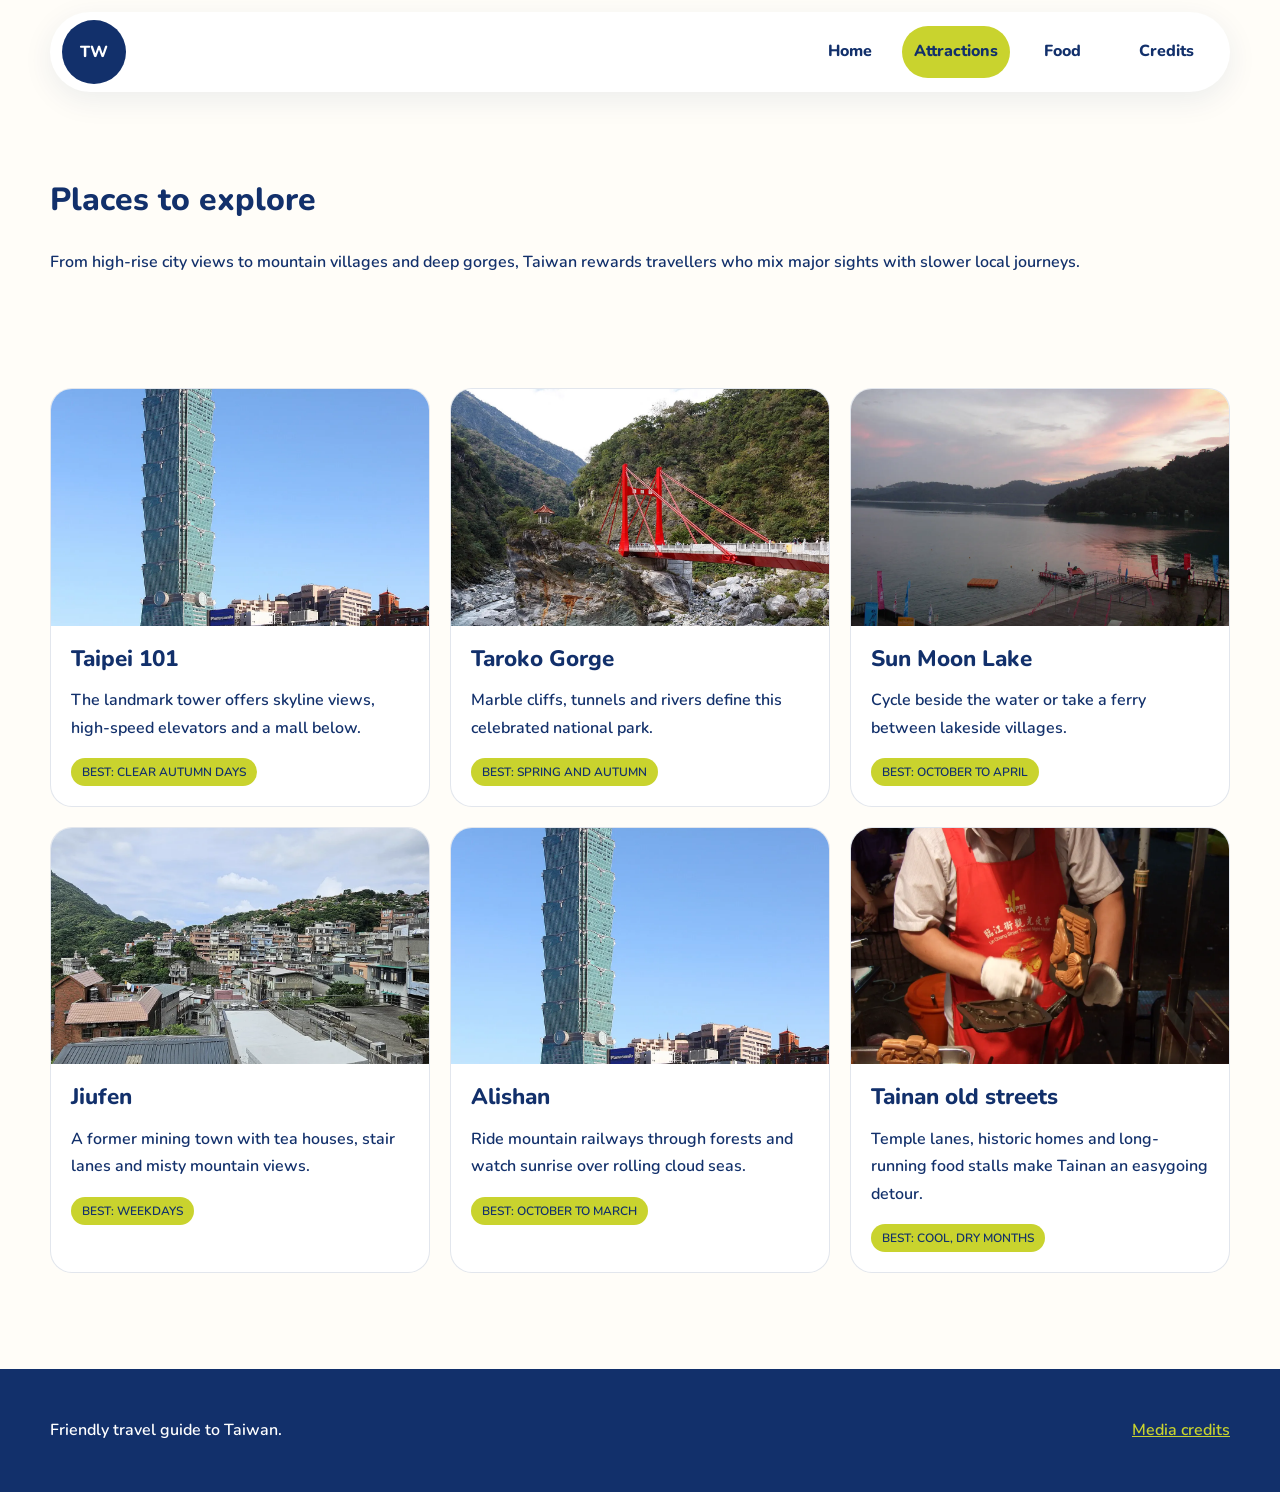
==== attractions.html @ ea25d54a "Copilot implements plam.md" ====
<!DOCTYPE html>
<html lang="en">
<head>
  <meta charset="utf-8">
  <meta name="viewport" content="width=device-width, initial-scale=1">
  <title>Taiwan Attractions | Friendly Travel Guide</title>
  <meta name="description" content="Explore Taipei 101, Taroko Gorge, Sun Moon Lake and Jiufen with simple travel tips.">
  <meta name="theme-color" content="#12306B">
  <link rel="icon" href="favicon.ico"><link rel="icon" href="favicon.svg" type="image/svg+xml">
  <link rel="apple-touch-icon" href="apple-touch-icon.png"><link rel="manifest" href="site.webmanifest">
  <link rel="stylesheet" href="css/normalize.css"><link rel="stylesheet" href="css/styles.css">
</head>
<body>
  <a class="skip-link" href="#main">Skip to main content</a>
  <header class="site-header"><div class="container header-panel">
    <a class="logo-badge" href="index.html" aria-label="Taiwan home">TW</a>
    <button class="menu-button" type="button" aria-expanded="false" aria-controls="site-menu">Menu</button>
    <ul class="site-menu" id="site-menu"><li><a href="index.html">Home</a></li><li><a href="attractions.html" aria-current="page">Attractions</a></li><li><a href="food.html">Food</a></li><li><a href="credits.html">Credits</a></li></ul>
  </div></header>
  <main id="main">
    <section class="section"><div class="container"><h1>Places to explore</h1><p>From high-rise city views to mountain villages and deep gorges, Taiwan rewards travellers who mix major sights with slower local journeys.</p></div></section>
    <section class="section"><div class="container gallery">
      <article class="attraction-card"><img src="images/taipei-101.webp" alt="Taipei 101 seen from near its base" width="1280" height="853" loading="lazy"><div><h2>Taipei 101</h2><p>The landmark tower offers skyline views, high-speed elevators and a mall below.</p><span class="tag">Best: clear autumn days</span></div></article>
      <article class="attraction-card"><img src="images/taroko.webp" alt="A road bridge crossing the dramatic Taroko Gorge" width="1280" height="853" loading="lazy"><div><h2>Taroko Gorge</h2><p>Marble cliffs, tunnels and rivers define this celebrated national park.</p><span class="tag">Best: spring and autumn</span></div></article>
      <article class="attraction-card"><img src="images/sun-moon-lake.webp" alt="Sun Moon Lake framed by green mountains" width="1280" height="853" loading="lazy"><div><h2>Sun Moon Lake</h2><p>Cycle beside the water or take a ferry between lakeside villages.</p><span class="tag">Best: October to April</span></div></article>
      <article class="attraction-card"><img src="images/jiufen.webp" alt="Hillside buildings and lanes in Jiufen" width="1280" height="853" loading="lazy"><div><h2>Jiufen</h2><p>A former mining town with tea houses, stair lanes and misty mountain views.</p><span class="tag">Best: weekdays</span></div></article>
      <article class="attraction-card"><img src="images/taipei-101.webp" alt="Taipei city and high-rise buildings" width="1280" height="853" loading="lazy"><div><h2>Alishan</h2><p>Ride mountain railways through forests and watch sunrise over rolling cloud seas.</p><span class="tag">Best: October to March</span></div></article>
      <article class="attraction-card"><img src="images/night-market.webp" alt="A busy night-market street in Taipei" width="1280" height="853" loading="lazy"><div><h2>Tainan old streets</h2><p>Temple lanes, historic homes and long-running food stalls make Tainan an easygoing detour.</p><span class="tag">Best: cool, dry months</span></div></article>
    </div></section>
  </main>
  <footer class="site-footer"><div class="container footer-inner"><p>Friendly travel guide to Taiwan.</p><a href="credits.html">Media credits</a></div></footer>
  <script src="js/nav.js"></script>
</body>
</html>
---- css/styles.css ----
:root {
  --cream: #fffdf8;
  --navy: #12306b;
  --blue: #cfeaf0;
  --pink: #fdefec;
  --lime: #c9d32e;
  --teal: #1f6676;
  --white: #fff;
}

@font-face {
  font-family: "Nunito";
  src: url("../fonts/nunito-600.woff2") format("woff2");
  font-weight: 600;
  font-style: normal;
  font-display: swap;
}
@font-face {
  font-family: "Nunito";
  src: url("../fonts/nunito-800.woff2") format("woff2");
  font-weight: 800;
  font-style: normal;
  font-display: swap;
}

* { box-sizing: border-box; }
html { scroll-behavior: smooth; }
body {
  margin: 0;
  background: var(--cream);
  color: var(--navy);
  font-family: "Nunito", Arial, sans-serif;
  font-size: 16px;
  font-weight: 600;
  line-height: 1.7;
}
img, video { max-width: 100%; height: auto; display: block; }
a { color: var(--navy); }
a:hover { text-decoration-thickness: 3px; }
:focus-visible { outline: 3px solid #d14900; outline-offset: 4px; }
.skip-link {
  position: absolute;
  left: 1rem;
  top: -100px;
  z-index: 100;
  background: var(--navy);
  color: var(--white);
  padding: .75rem 1rem;
  border-radius: 999px;
}
.skip-link:focus { top: 1rem; }
.container { width: min(100% - 2rem, 1180px); margin-inline: auto; }
.site-header { position: relative; z-index: 10; padding: .75rem 0; }
.header-panel {
  display: flex;
  align-items: center;
  justify-content: space-between;
  gap: 1rem;
  min-height: 76px;
  padding: .5rem .75rem;
  background: var(--white);
  border-radius: 999px;
  box-shadow: 0 8px 30px rgba(18,48,107,.08);
}
.logo-badge {
  display: grid;
  place-items: center;
  width: 64px;
  height: 64px;
  flex: 0 0 64px;
  border-radius: 50%;
  background: var(--navy);
  color: var(--white);
  font-weight: 800;
  text-decoration: none;
  text-align: center;
  line-height: 1;
}
.menu-button {
  min-width: 44px;
  min-height: 44px;
  border: 0;
  border-radius: 999px;
  background: var(--navy);
  color: var(--white);
  font: 800 1rem "Nunito", sans-serif;
  padding: .75rem 1rem;
  cursor: pointer;
}
.site-menu { display: none; margin: 0; padding: 0; list-style: none; }
.site-menu.is-open { display: grid; width: 100%; }
.site-menu li { text-align: center; }
.site-menu a {
  display: block;
  padding: .75rem;
  text-decoration: none;
  font-weight: 800;
  border-radius: 999px;
}
.site-menu a[aria-current="page"] { background: var(--lime); }
.js-nav .header-panel { flex-wrap: wrap; }
.js-nav .site-menu.is-open { padding-top: .5rem; }
.hero { padding: 1.5rem 0 3rem; }
.hero-card {
  position: relative;
  overflow: hidden;
  min-height: 430px;
  border-radius: 28px;
  background: #6bbfcf;
}
.hero-card img { width: 100%; height: 430px; object-fit: cover; }
.hero-title {
  position: absolute;
  left: 1rem;
  bottom: 1rem;
  max-width: calc(100% - 2rem);
  padding: .75rem 1.25rem;
  border-radius: 18px;
  background: rgba(255,253,248,.94);
}
.hero-title h1 { margin: 0; font-size: clamp(2.5rem, 12vw, 4.25rem); line-height: 1; }
.hero-title p { margin: .25rem 0 0; }
.wave { width: 100%; height: 32px; display: block; }
.panel { border-radius: 28px; margin-inline: 1rem; }
.pink { background: var(--pink); }
.blue { background: var(--blue); }
.section { padding: 3rem 0; }
.section h2 { margin: 0 0 1rem; font-size: clamp(1.9rem, 7vw, 2.5rem); line-height: 1.15; }
.about-grid, .card-grid { display: grid; gap: 1.25rem; }
.fact-list { display: grid; grid-template-columns: repeat(2, minmax(0,1fr)); gap: .75rem; margin: 1.5rem 0 0; }
.fact-list div { background: var(--white); border-radius: 16px; padding: .75rem; }
.fact-list dt { font-size: .75rem; letter-spacing: .08em; text-transform: uppercase; }
.fact-list dd { margin: 0; font-size: 1.15rem; font-weight: 800; }
.pickup-heading { transform: rotate(-2deg); }
.pickup-card { overflow: hidden; background: var(--white); border-radius: 22px; }
.pickup-card img { width: 100%; aspect-ratio: 4/3; object-fit: cover; }
.pickup-card h3 { margin: 0; font-size: 1.15rem; }
.pickup-card a { display: grid; gap: .5rem; height: 100%; text-decoration: none; }
.pickup-card .card-copy { padding: 1rem; }
.tag { display: inline-block; width: fit-content; padding: .25rem .7rem; border-radius: 999px; background: var(--lime); font-size: .75rem; text-transform: uppercase; }
video { width: 100%; border: 8px solid var(--white); border-radius: 24px; outline: 5px solid var(--lime); background: #000; }
.quote-card { background: var(--pink); border: 0; border-radius: 24px; margin: 0; padding: 1.5rem; }
.quote-card cite { display: block; margin-top: .75rem; color: var(--teal); }
.round-links { display: grid; grid-template-columns: repeat(2, 1fr); gap: 1rem; }
.round-link {
  display: grid;
  place-items: center;
  aspect-ratio: 1;
  border-radius: 50%;
  border: 3px dotted var(--navy);
  background: var(--navy);
  color: var(--lime);
  text-decoration: none;
  font-weight: 800;
  text-align: center;
}
.gallery { display: grid; gap: 1.25rem; }
.attraction-card { overflow: hidden; background: var(--white); border: 1px solid rgba(18,48,107,.12); border-radius: 22px; }
.attraction-card img { width: 100%; aspect-ratio: 16/10; object-fit: cover; }
.attraction-card div { padding: 1.25rem; }
.attraction-card h2 { font-size: 1.4rem; }
.table-scroll { overflow-x: auto; border-radius: 16px; background: var(--white); }
table { width: 100%; min-width: 620px; border-collapse: collapse; }
caption { padding: 1rem; font-weight: 800; }
th, td { padding: .85rem 1rem; text-align: left; border-top: 1px solid #b7ccd2; }
th { background: var(--navy); color: var(--white); }
.food-grid { display: grid; gap: 1.25rem; }
.food-feature { background: var(--pink); border-radius: 22px; padding: 1.25rem; }
.food-feature img { border-radius: 16px; width: 100%; max-height: 360px; object-fit: cover; }
form { display: grid; gap: 1rem; background: var(--blue); border-radius: 24px; padding: 1.25rem; }
fieldset { border: 0; padding: 0; margin: 0; display: grid; gap: 1rem; }
label { font-weight: 800; }
input, select, textarea {
  width: 100%;
  min-height: 44px;
  border: 2px solid var(--navy);
  border-radius: 12px;
  background: var(--white);
  color: var(--navy);
  font: 600 1rem "Nunito", sans-serif;
  padding: .65rem .75rem;
}
textarea { min-height: 140px; resize: vertical; }
.submit-button {
  justify-self: start;
  min-height: 44px;
  border: 0;
  border-radius: 999px;
  background: var(--navy);
  color: var(--lime);
  font: 800 1rem "Nunito", sans-serif;
  padding: .75rem 1.25rem;
  cursor: pointer;
}
.credits-list { padding-left: 1.25rem; }
.site-footer { margin-top: 3rem; background: var(--navy); color: var(--white); }
.footer-inner { display: flex; flex-wrap: wrap; align-items: center; justify-content: space-between; gap: 1rem; padding: 2rem 0; }
.site-footer a { color: var(--lime); }
@media (min-width: 600px) {
  .card-grid, .gallery, .food-grid { grid-template-columns: repeat(2, minmax(0,1fr)); }
  .round-links { grid-template-columns: repeat(4, 1fr); }
  .fact-list { grid-template-columns: repeat(4, minmax(0,1fr)); }
}
@media (min-width: 900px) {
  .header-panel { border-radius: 999px; }
  .menu-button { display: none; }
  .site-menu, .js-nav .site-menu.is-open { display: flex; margin-left: auto; width: auto; }
  .site-menu a { min-width: 104px; }
  .about-grid { grid-template-columns: 1fr 1fr; align-items: center; }
  .card-grid { grid-template-columns: repeat(3, minmax(0,1fr)); }
  .gallery { grid-template-columns: repeat(3, minmax(0,1fr)); }
  .food-grid { grid-template-columns: 1fr 1fr; }
  .hero-card, .hero-card img { min-height: 540px; height: 540px; }
  .hero-title { left: 2.5rem; bottom: 2.5rem; }
  .panel { margin-inline: auto; }
}
@media (prefers-reduced-motion: reduce) {
  html { scroll-behavior: auto; }
}
:root {
  --cream: #fffdf8;
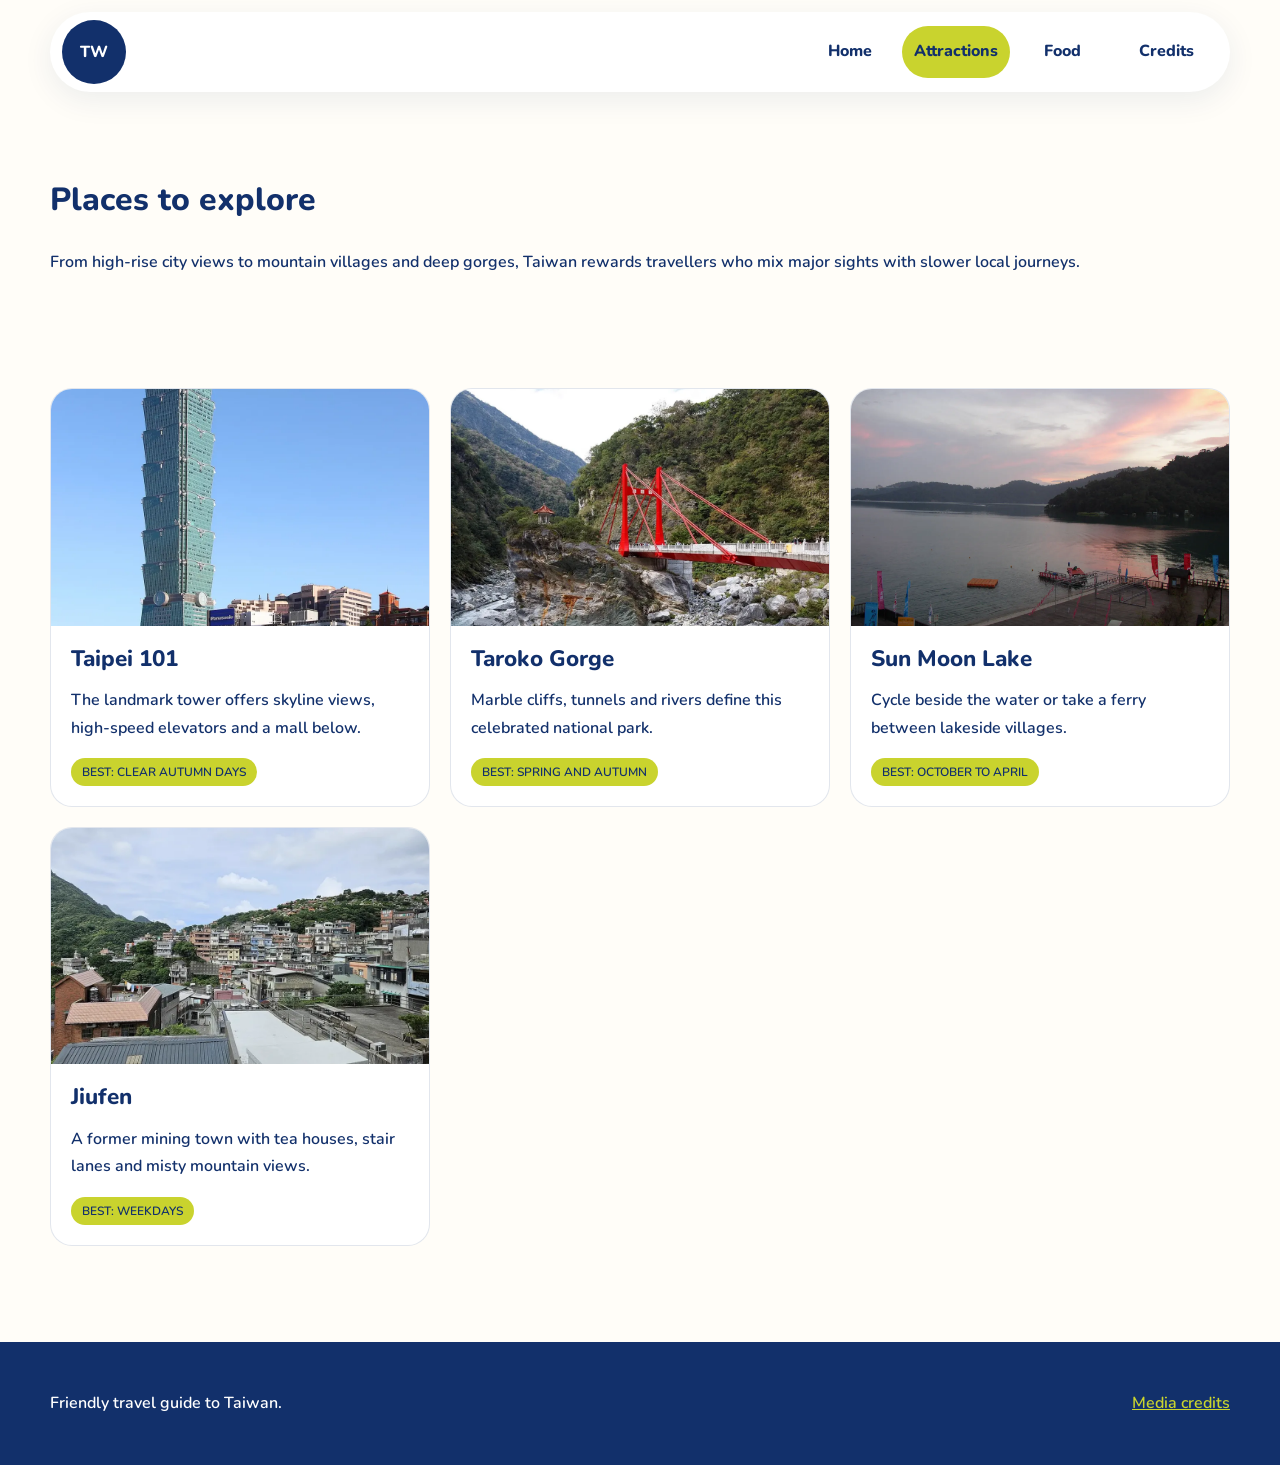
==== commit 22fd897c: "Fix accessibility and asset metadata Co-authored-by: Copilot <223556219+Copilot@users.noreply.github" ====
--- a/attractions.html
+++ b/attractions.html
@@ -15,17 +15,17 @@
   <header class="site-header"><div class="container header-panel">
     <a class="logo-badge" href="index.html" aria-label="Taiwan home">TW</a>
     <button class="menu-button" type="button" aria-expanded="false" aria-controls="site-menu">Menu</button>
+    <nav aria-label="Main">
     <ul class="site-menu" id="site-menu"><li><a href="index.html">Home</a></li><li><a href="attractions.html" aria-current="page">Attractions</a></li><li><a href="food.html">Food</a></li><li><a href="credits.html">Credits</a></li></ul>
+    </nav>
   </div></header>
   <main id="main">
     <section class="section"><div class="container"><h1>Places to explore</h1><p>From high-rise city views to mountain villages and deep gorges, Taiwan rewards travellers who mix major sights with slower local journeys.</p></div></section>
     <section class="section"><div class="container gallery">
-      <article class="attraction-card"><img src="images/taipei-101.webp" alt="Taipei 101 seen from near its base" width="1280" height="853" loading="lazy"><div><h2>Taipei 101</h2><p>The landmark tower offers skyline views, high-speed elevators and a mall below.</p><span class="tag">Best: clear autumn days</span></div></article>
-      <article class="attraction-card"><img src="images/taroko.webp" alt="A road bridge crossing the dramatic Taroko Gorge" width="1280" height="853" loading="lazy"><div><h2>Taroko Gorge</h2><p>Marble cliffs, tunnels and rivers define this celebrated national park.</p><span class="tag">Best: spring and autumn</span></div></article>
-      <article class="attraction-card"><img src="images/sun-moon-lake.webp" alt="Sun Moon Lake framed by green mountains" width="1280" height="853" loading="lazy"><div><h2>Sun Moon Lake</h2><p>Cycle beside the water or take a ferry between lakeside villages.</p><span class="tag">Best: October to April</span></div></article>
-      <article class="attraction-card"><img src="images/jiufen.webp" alt="Hillside buildings and lanes in Jiufen" width="1280" height="853" loading="lazy"><div><h2>Jiufen</h2><p>A former mining town with tea houses, stair lanes and misty mountain views.</p><span class="tag">Best: weekdays</span></div></article>
-      <article class="attraction-card"><img src="images/taipei-101.webp" alt="Taipei city and high-rise buildings" width="1280" height="853" loading="lazy"><div><h2>Alishan</h2><p>Ride mountain railways through forests and watch sunrise over rolling cloud seas.</p><span class="tag">Best: October to March</span></div></article>
-      <article class="attraction-card"><img src="images/night-market.webp" alt="A busy night-market street in Taipei" width="1280" height="853" loading="lazy"><div><h2>Tainan old streets</h2><p>Temple lanes, historic homes and long-running food stalls make Tainan an easygoing detour.</p><span class="tag">Best: cool, dry months</span></div></article>
+      <article class="attraction-card"><img src="images/taipei-101.webp" alt="Taipei 101 seen from near its base" width="1024" height="1652" loading="lazy"><div><h2>Taipei 101</h2><p>The landmark tower offers skyline views, high-speed elevators and a mall below.</p><span class="tag">Best: clear autumn days</span></div></article>
+      <article class="attraction-card"><img src="images/taroko.webp" alt="A road bridge crossing the dramatic Taroko Gorge" width="1024" height="684" loading="lazy"><div><h2>Taroko Gorge</h2><p>Marble cliffs, tunnels and rivers define this celebrated national park.</p><span class="tag">Best: spring and autumn</span></div></article>
+      <article class="attraction-card"><img src="images/sun-moon-lake.webp" alt="Sun Moon Lake framed by green mountains" width="1280" height="960" loading="lazy"><div><h2>Sun Moon Lake</h2><p>Cycle beside the water or take a ferry between lakeside villages.</p><span class="tag">Best: October to April</span></div></article>
+      <article class="attraction-card"><img src="images/jiufen.webp" alt="Hillside buildings and lanes in Jiufen" width="1024" height="578" loading="lazy"><div><h2>Jiufen</h2><p>A former mining town with tea houses, stair lanes and misty mountain views.</p><span class="tag">Best: weekdays</span></div></article>
     </div></section>
   </main>
   <footer class="site-footer"><div class="container footer-inner"><p>Friendly travel guide to Taiwan.</p><a href="credits.html">Media credits</a></div></footer>
--- a/css/styles.css
+++ b/css/styles.css
@@ -87,7 +87,9 @@
   padding: .75rem 1rem;
   cursor: pointer;
 }
-.site-menu { display: none; margin: 0; padding: 0; list-style: none; }
+.site-menu { display: grid; margin: 0; padding: 0; list-style: none; }
+.js-nav .site-menu { display: none; }
+.js-nav .site-menu.is-open { display: grid; width: 100%; }
 .site-menu.is-open { display: grid; width: 100%; }
 .site-menu li { text-align: center; }
 .site-menu a {
@@ -141,6 +143,7 @@
 video { width: 100%; border: 8px solid var(--white); border-radius: 24px; outline: 5px solid var(--lime); background: #000; }
 .quote-card { background: var(--pink); border: 0; border-radius: 24px; margin: 0; padding: 1.5rem; }
 .quote-card cite { display: block; margin-top: .75rem; color: var(--teal); }
+.quote-card figcaption { margin-top: .75rem; color: var(--teal); }
 .round-links { display: grid; grid-template-columns: repeat(2, 1fr); gap: 1rem; }
 .round-link {
   display: grid;
@@ -203,8 +206,9 @@
 }
 @media (min-width: 900px) {
   .header-panel { border-radius: 999px; }
+  .header-panel nav { margin-left: auto; }
   .menu-button { display: none; }
-  .site-menu, .js-nav .site-menu.is-open { display: flex; margin-left: auto; width: auto; }
+  .site-menu, .js-nav .site-menu, .js-nav .site-menu.is-open { display: flex; margin-left: auto; width: auto; }
   .site-menu a { min-width: 104px; }
   .about-grid { grid-template-columns: 1fr 1fr; align-items: center; }
   .card-grid { grid-template-columns: repeat(3, minmax(0,1fr)); }
@@ -217,5 +221,3 @@
 @media (prefers-reduced-motion: reduce) {
   html { scroll-behavior: auto; }
 }
-:root {
-  --cream: #fffdf8;
